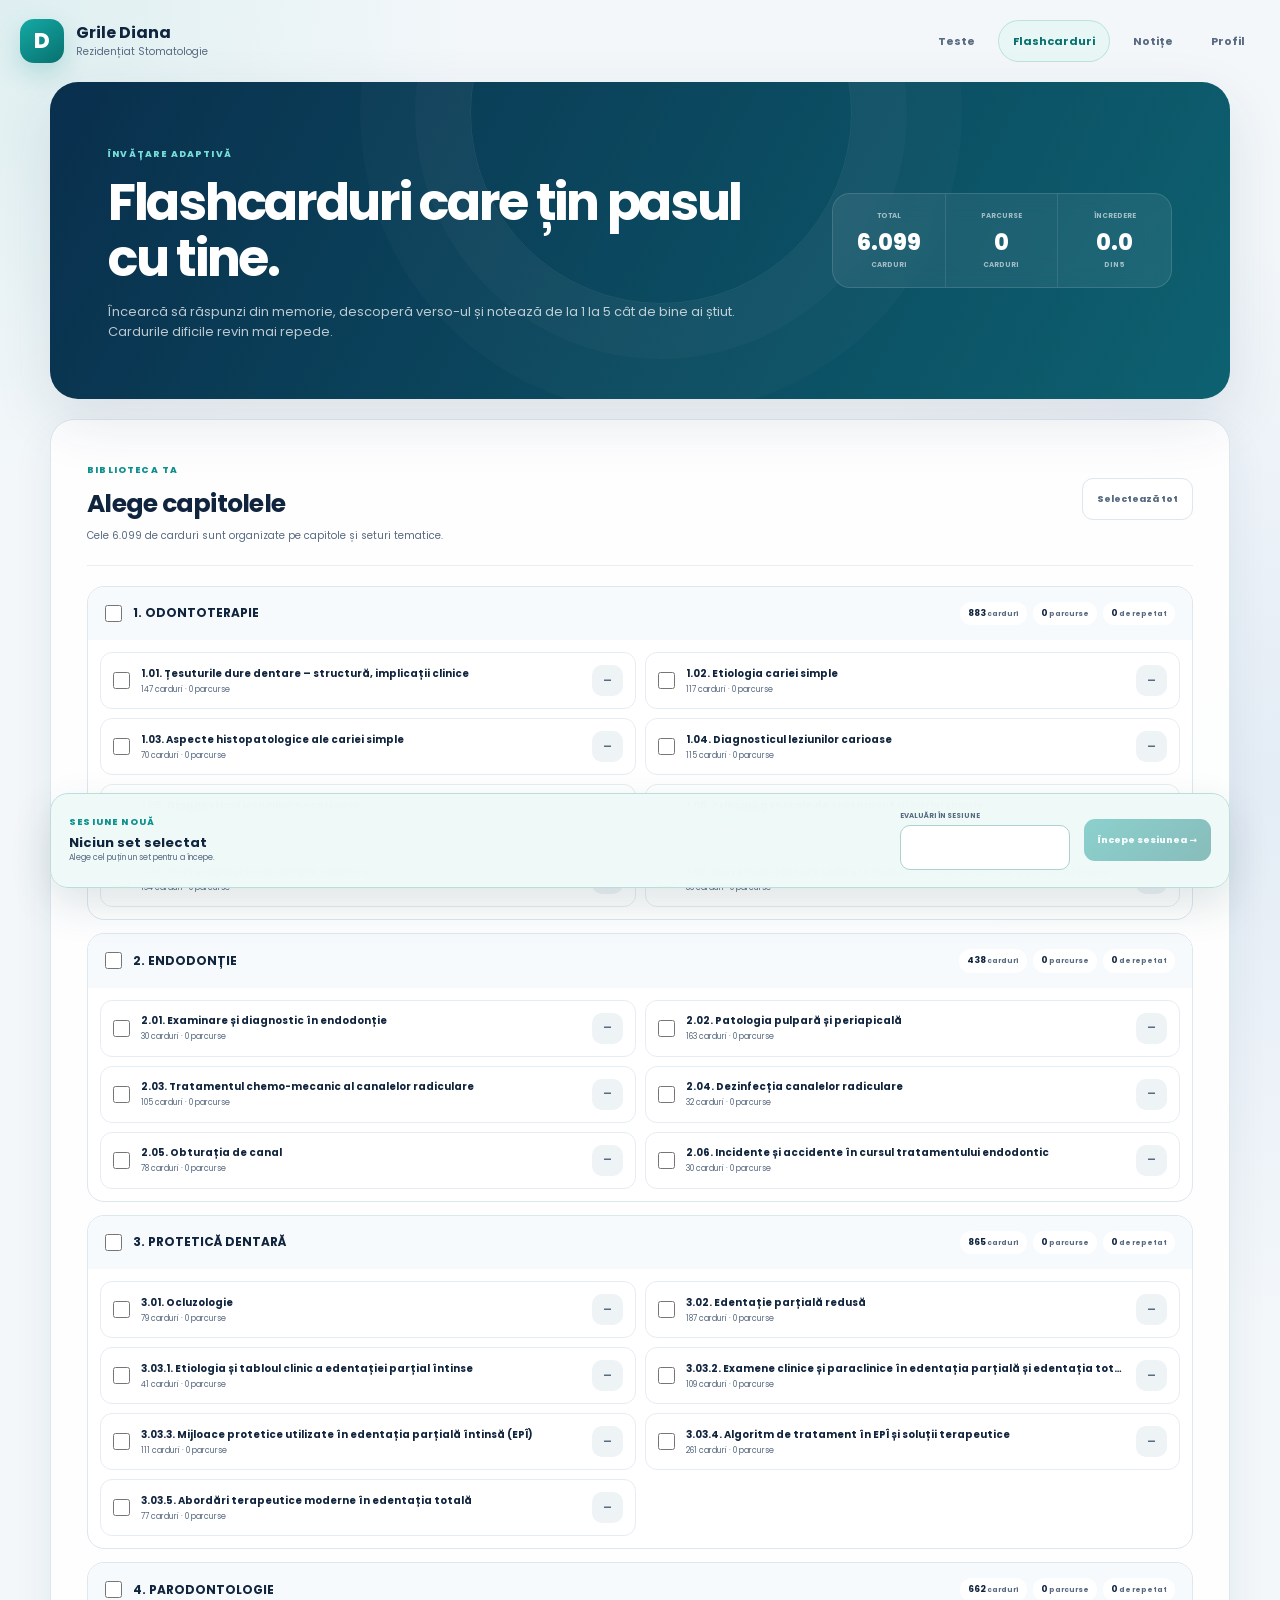
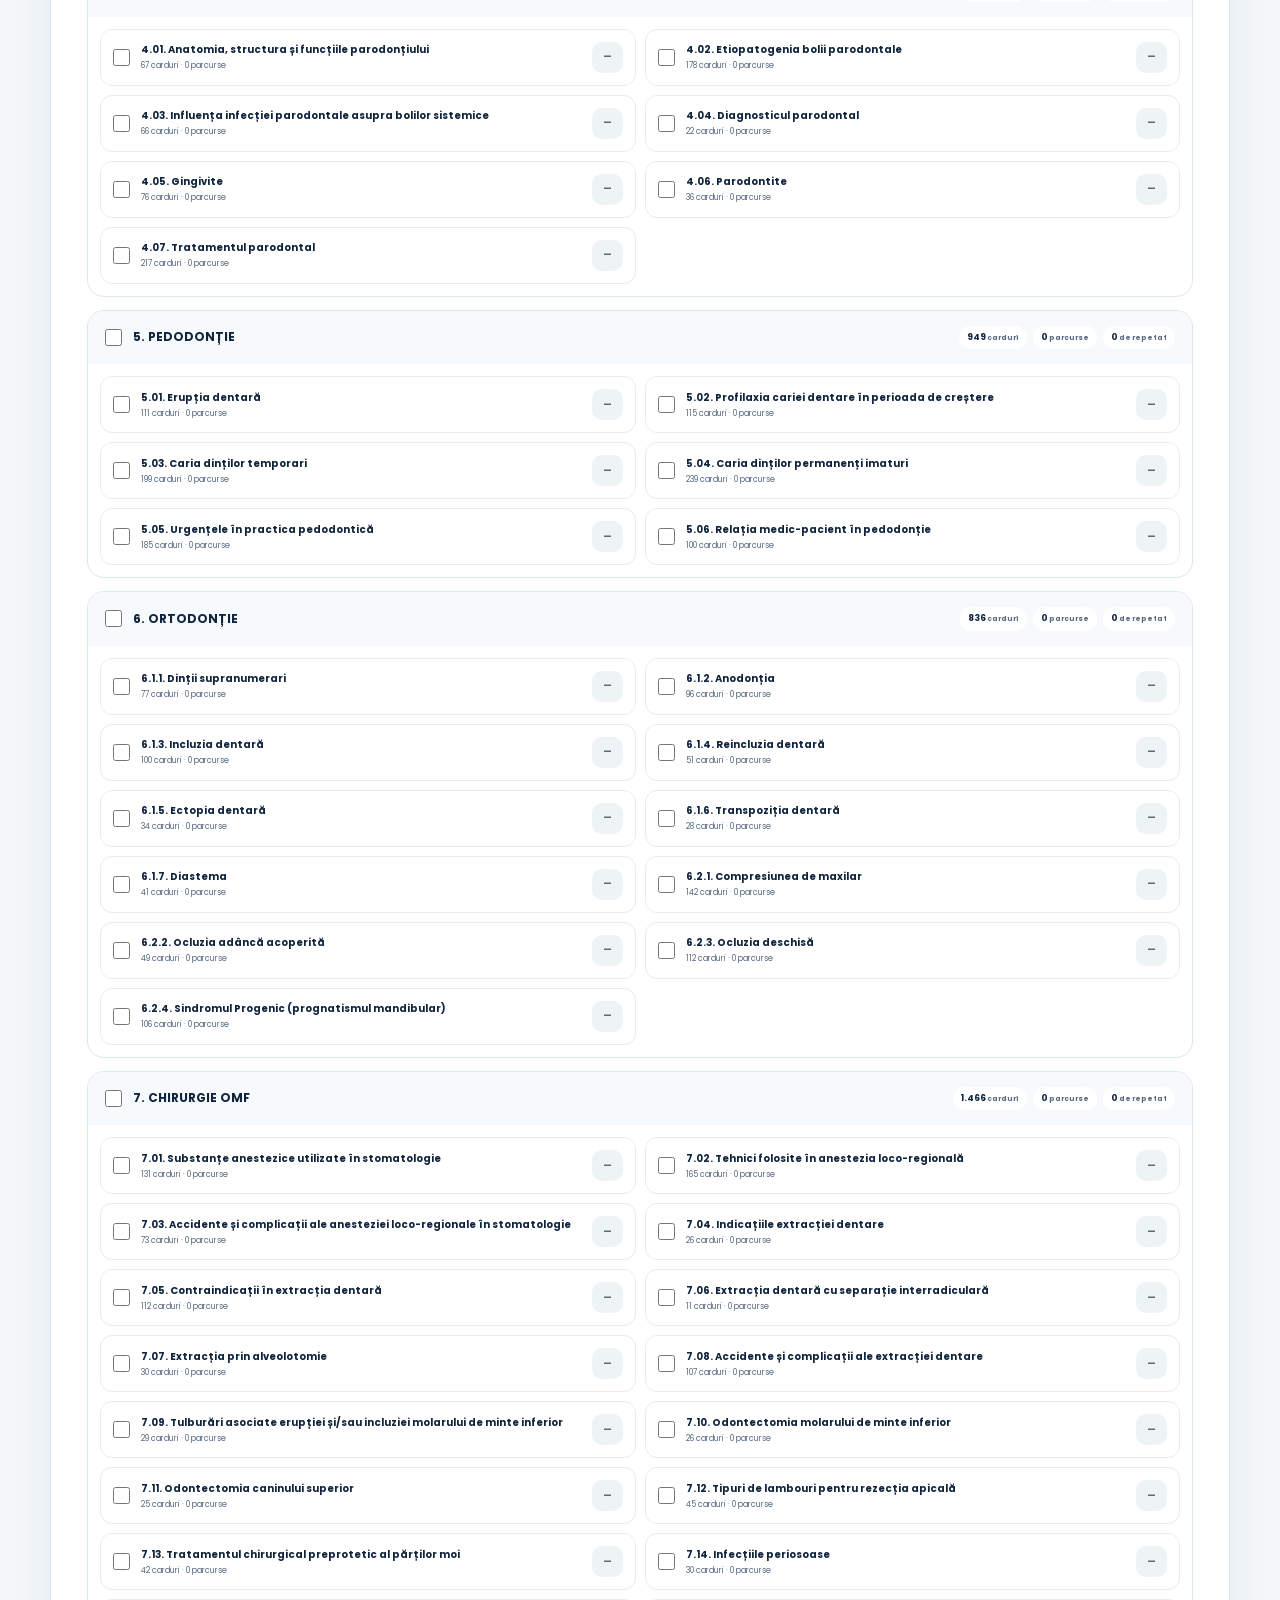
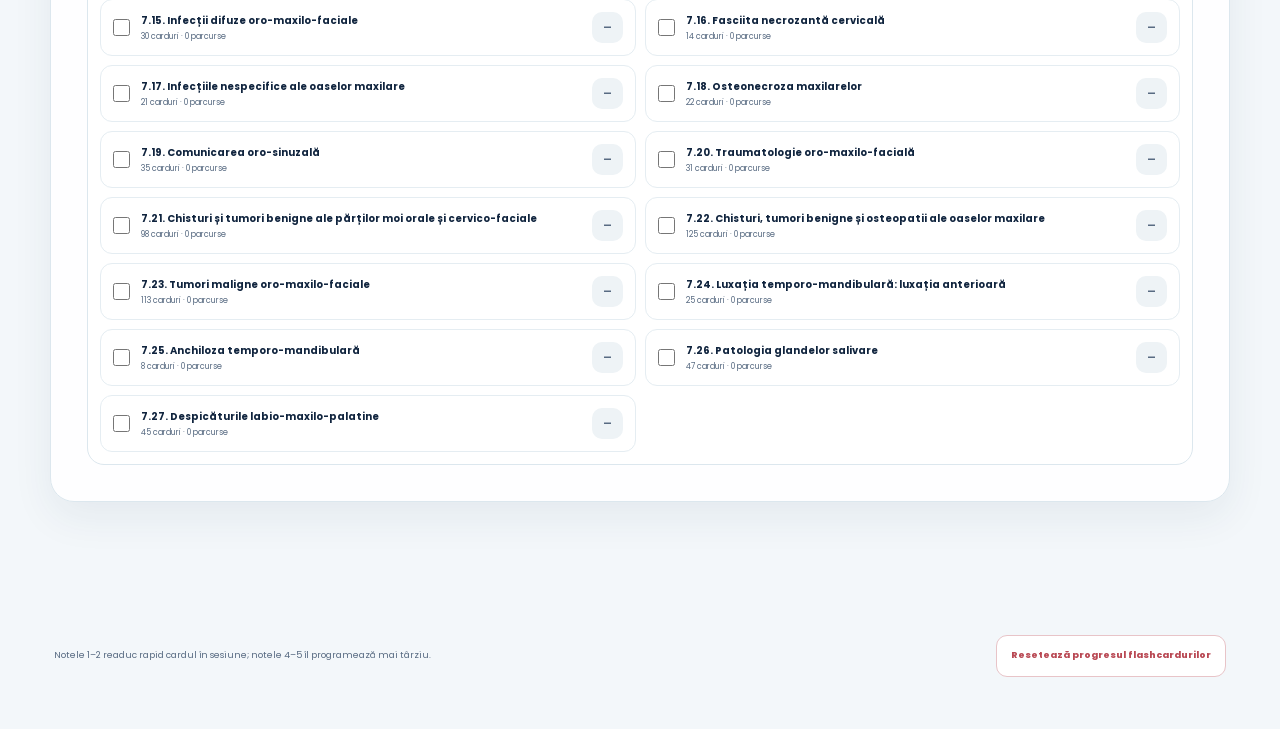
==== flashcards.html @ 3becae62 "Unify navigation across application pages Use one shared responsive header with links to tests, flas" ====
<!DOCTYPE html>
<html lang="ro">
<head>
  <meta charset="UTF-8" />
  <meta name="viewport" content="width=device-width, initial-scale=1" />
  <link rel="icon" type="image/png" href="assets/grile-diana-icon.png" />
  <meta name="theme-color" content="#f3f7fa" />
  <title>Flashcarduri — Grile Diana</title>
  <link rel="preconnect" href="https://fonts.googleapis.com" />
  <link rel="preconnect" href="https://fonts.gstatic.com" crossorigin />
  <link href="https://fonts.googleapis.com/css2?family=Poppins:wght@400;500;600;700;800&display=swap" rel="stylesheet" />
  <link rel="stylesheet" href="flashcards.css" />
  <link rel="stylesheet" href="site-header.css" />
  <link rel="stylesheet" href="mobile.css" />
</head>
<body>
  <header class="app-header">
    <a class="brand" href="selectare.html" aria-label="Grile Diana — pagina principală">
      <span class="brand-mark" aria-hidden="true">D</span>
      <span class="brand-copy">
        <strong>Grile Diana</strong>
        <small>Rezidențiat Stomatologie</small>
      </span>
    </a>
    <nav class="header-links" aria-label="Navigare principală">
      <a href="selectare.html">Teste</a>
      <a href="flashcards.html" aria-current="page">Flashcarduri</a>
      <a href="materiale.html">Notițe</a>
      <a href="profil.html">Profil</a>
    </nav>
  </header>

  <main class="flash-shell">
    <section id="libraryView">
      <div class="library-hero">
        <div>
          <span class="eyebrow">Învățare adaptivă</span>
          <h1>Flashcarduri care țin pasul cu tine.</h1>
          <p>Încearcă să răspunzi din memorie, descoperă verso-ul și notează de la 1 la 5 cât de bine ai știut. Cardurile dificile revin mai repede.</p>
        </div>
        <dl class="hero-metrics">
          <div><dt>Total</dt><dd id="totalCards">0</dd><small>carduri</small></div>
          <div><dt>Parcurse</dt><dd id="studiedCards">0</dd><small>carduri</small></div>
          <div><dt>Încredere</dt><dd id="averageConfidence">0</dd><small>din 5</small></div>
        </dl>
      </div>

      <div id="resumeFlashcards" class="resume-banner" hidden>
        <span class="resume-icon" aria-hidden="true">↻</span>
        <div>
          <strong>Ai o sesiune de flashcarduri în desfășurare</strong>
          <p id="resumeFlashcardText"></p>
        </div>
        <div class="resume-actions">
          <button id="discardFlashcardSession" type="button" class="text-button">Renunță</button>
          <button id="resumeFlashcardSession" type="button" class="compact-button">Continuă</button>
        </div>
      </div>

      <section class="deck-section" aria-labelledby="deckTitle">
        <div class="section-heading">
          <div>
            <span class="eyebrow">Biblioteca ta</span>
            <h2 id="deckTitle">Alege capitolele</h2>
            <p>Cele <span id="libraryCardCount">0</span> de carduri sunt organizate pe capitole și seturi tematice.</p>
          </div>
          <button id="selectAllDecks" type="button" class="outline-button">Selectează tot</button>
        </div>
        <div id="chapterList" class="chapter-list"></div>
      </section>

      <form id="studySetup" class="study-setup" novalidate>
        <div class="setup-copy">
          <span class="eyebrow">Sesiune nouă</span>
          <strong id="selectedDeckSummary">Niciun set selectat</strong>
          <small id="selectedCardSummary">Alege cel puțin un set pentru a începe.</small>
        </div>
        <label class="count-field">
          <span>Evaluări în sesiune</span>
          <input id="studyCount" type="number" min="1" max="1" placeholder=" " inputmode="numeric" required />
        </label>
        <button id="startStudy" type="submit" class="primary-button" disabled>
          Începe sesiunea <span aria-hidden="true">→</span>
        </button>
        <p id="setupMessage" class="form-message" role="alert" hidden></p>
      </form>

      <div class="library-footer-actions">
        <p>Notele 1–2 readuc rapid cardul în sesiune; notele 4–5 îl programează mai târziu.</p>
        <button id="resetFlashcardProgress" type="button" class="danger-button">Resetează progresul flashcardurilor</button>
      </div>
    </section>

    <section id="studyView" hidden>
      <div class="study-overview">
        <div>
          <span class="eyebrow">Sesiune adaptivă</span>
          <strong id="studyProgressLabel">0 din 0 evaluări</strong>
        </div>
        <button id="exitStudy" type="button" class="outline-button">Salvează și ieși</button>
      </div>
      <div class="progress-track" aria-hidden="true"><span id="studyProgressBar"></span></div>

      <div class="study-layout">
        <article id="flashcard" class="flashcard" aria-labelledby="cardFrontLabel">
          <div class="card-meta">
            <span id="cardChapter">Capitol</span>
            <span aria-hidden="true">/</span>
            <strong id="cardDeck">Set</strong>
            <span id="cardPages" class="page-pill"></span>
          </div>

          <div class="card-side front-side">
            <span id="cardFrontLabel" class="side-label">Față · răspunde din memorie</span>
            <div id="cardFront" class="card-content"></div>
          </div>

          <button id="revealAnswer" type="button" class="reveal-button">
            Arată răspunsul <span aria-hidden="true">↓</span>
          </button>

          <div id="cardBackPanel" class="card-side back-side" hidden>
            <span class="side-label">Verso · răspuns</span>
            <div id="cardBack" class="card-content"></div>
          </div>

          <div id="confidencePanel" class="confidence-panel" hidden>
            <div class="confidence-heading">
              <strong>Cât de bine ai știut?</strong>
              <span>Alege o notă pentru a continua</span>
            </div>
            <div class="confidence-buttons" role="group" aria-label="Evaluează încrederea de la 1 la 5">
              <button type="button" data-confidence="1"><strong>1</strong><span>Deloc</span></button>
              <button type="button" data-confidence="2"><strong>2</strong><span>Puțin</span></button>
              <button type="button" data-confidence="3"><strong>3</strong><span>Aproape</span></button>
              <button type="button" data-confidence="4"><strong>4</strong><span>Bine</span></button>
              <button type="button" data-confidence="5"><strong>5</strong><span>Perfect</span></button>
            </div>
            <p class="keyboard-hint">Poți folosi și tastele 1–5.</p>
          </div>
        </article>

        <aside class="study-stats" aria-label="Progresul sesiunii">
          <div class="focus-orb"><strong id="sessionAverage">0</strong><span>încredere medie</span></div>
          <dl>
            <div><dt>Evaluate</dt><dd id="sessionReviewed">0</dd></div>
            <div><dt>Carduri unice</dt><dd id="sessionUnique">0</dd></div>
            <div><dt>Încredere câștigată</dt><dd id="sessionGain">+0</dd></div>
          </dl>
          <div class="rating-legend">
            <span><i class="rating-dot low"></i>1–2 · revine repede</span>
            <span><i class="rating-dot medium"></i>3 · în curs</span>
            <span><i class="rating-dot high"></i>4–5 · bine fixat</span>
          </div>
        </aside>
      </div>
    </section>

    <section id="resultView" class="result-view" hidden>
      <span class="result-icon" aria-hidden="true">✓</span>
      <span class="eyebrow">Rundă finalizată</span>
      <h1>Foarte bine. Memoria se construiește repetând.</h1>
      <p id="resultSummary"></p>
      <div class="result-metrics">
        <div><span>Evaluări</span><strong id="resultReviewed">0</strong></div>
        <div><span>Carduri unice</span><strong id="resultUnique">0</strong></div>
        <div><span>Încredere medie</span><strong id="resultAverage">0 / 5</strong></div>
        <div><span>Progres câștigat</span><strong id="resultGain">+0</strong></div>
      </div>
      <div class="result-actions">
        <button id="repeatRound" type="button" class="primary-button">Mai fac o rundă</button>
        <button id="backToLibrary" type="button" class="outline-button">Înapoi la capitole</button>
      </div>
    </section>

    <section id="errorView" class="error-view" hidden>
      <span aria-hidden="true">!</span>
      <h1>Flashcardurile nu au putut fi încărcate</h1>
      <p id="errorMessage"></p>
      <a href="selectare.html">Înapoi la teste</a>
    </section>
  </main>

  <div id="toast" class="toast" role="status" aria-live="polite" hidden></div>

  <script src="data/question-bank.js"></script>
  <script src="data/flashcard-bank.js"></script>
  <script src="file-store.js"></script>
  <script src="app-core.js"></script>
  <script src="flashcards.js"></script>
</body>
</html>
---- flashcards.css ----
:root {
  --ink: #10243e;
  --ink-soft: #586b82;
  --navy: #0a3655;
  --teal: #0f918e;
  --teal-dark: #08716f;
  --teal-pale: #e8f7f5;
  --surface: #fff;
  --surface-soft: #f7fafc;
  --line: #dce7ee;
  --page: #f3f7fa;
  --danger: #b94954;
  --shadow: 0 22px 60px rgba(28, 53, 80, 0.11);
}

* {
  box-sizing: border-box;
  margin: 0;
  padding: 0;
}

html {
  scroll-behavior: smooth;
}

body {
  min-height: 100vh;
  overflow-x: hidden;
  background:
    radial-gradient(circle at 0 0, rgba(70, 180, 170, 0.12), transparent 30rem),
    radial-gradient(circle at 100% 20%, rgba(89, 137, 201, 0.1), transparent 34rem),
    var(--page);
  color: var(--ink);
  font-family: "Poppins", system-ui, -apple-system, BlinkMacSystemFont, "Segoe UI", sans-serif;
  line-height: 1.5;
}

button,
input {
  font: inherit;
}

button,
a,
label {
  -webkit-tap-highlight-color: transparent;
}

button {
  cursor: pointer;
}

[hidden] {
  display: none !important;
}

.app-header,
.flash-shell {
  width: min(1180px, calc(100% - 32px));
  margin-inline: auto;
}

.app-header {
  display: flex;
  min-height: 88px;
  align-items: center;
  justify-content: space-between;
  gap: 20px;
}

.brand {
  display: inline-flex;
  align-items: center;
  gap: 12px;
  color: var(--ink);
  text-decoration: none;
}

.brand-mark {
  display: grid;
  width: 44px;
  height: 44px;
  place-items: center;
  border-radius: 14px;
  background: linear-gradient(145deg, #14aaa5, #08706f);
  box-shadow: 0 10px 24px rgba(15, 143, 141, 0.22);
  color: #fff;
  font-size: 21px;
  font-weight: 800;
}

.brand-copy {
  display: flex;
  flex-direction: column;
  line-height: 1.25;
}

.brand-copy strong {
  font-size: 16px;
}

.brand-copy small {
  margin-top: 3px;
  color: var(--ink-soft);
  font-size: 10px;
}

.header-actions {
  display: flex;
  align-items: center;
  gap: 8px;
}

.header-actions a {
  padding: 9px 13px;
  border-radius: 999px;
  color: var(--ink-soft);
  font-size: 10px;
  font-weight: 700;
  text-decoration: none;
}

.header-actions a:last-child {
  border: 1px solid var(--line);
  background: rgba(255, 255, 255, 0.75);
}

.header-actions a:hover,
.header-actions a:focus-visible {
  color: var(--teal-dark);
  text-decoration: underline;
  text-underline-offset: 3px;
}

.flash-shell {
  padding-bottom: 52px;
}

.eyebrow {
  color: var(--teal);
  font-size: 9px;
  font-weight: 800;
  letter-spacing: 0.13em;
  text-transform: uppercase;
}

.library-hero {
  position: relative;
  display: grid;
  grid-template-columns: minmax(0, 1.35fr) minmax(340px, 0.65fr);
  align-items: center;
  gap: 42px;
  overflow: hidden;
  padding: clamp(30px, 5vw, 58px);
  border-radius: 28px;
  background: linear-gradient(118deg, #092f4d, #0d6170);
  box-shadow: var(--shadow);
  color: #fff;
}

.library-hero::after {
  content: "";
  position: absolute;
  top: -160px;
  right: 32%;
  width: 380px;
  height: 380px;
  border: 1px solid rgba(255, 255, 255, 0.08);
  border-radius: 50%;
  box-shadow: 0 0 0 55px rgba(255, 255, 255, 0.025), 0 0 0 110px rgba(255, 255, 255, 0.018);
  pointer-events: none;
}

.library-hero > * {
  position: relative;
  z-index: 1;
}

.library-hero .eyebrow {
  color: #75ddd5;
}

.library-hero h1 {
  max-width: 670px;
  margin-top: 10px;
  font-size: clamp(30px, 5vw, 51px);
  line-height: 1.1;
  letter-spacing: -0.045em;
}

.library-hero p {
  max-width: 700px;
  margin-top: 16px;
  color: rgba(255, 255, 255, 0.72);
  font-size: 13px;
}

.hero-metrics {
  display: grid;
  grid-template-columns: repeat(3, 1fr);
  overflow: hidden;
  border: 1px solid rgba(255, 255, 255, 0.13);
  border-radius: 18px;
  background: rgba(255, 255, 255, 0.07);
  backdrop-filter: blur(12px);
}

.hero-metrics div {
  padding: 17px 10px;
  border-right: 1px solid rgba(255, 255, 255, 0.1);
  text-align: center;
}

.hero-metrics div:last-child {
  border-right: 0;
}

.hero-metrics dt,
.hero-metrics small {
  display: block;
  color: rgba(255, 255, 255, 0.58);
  font-size: 7px;
  font-weight: 700;
  text-transform: uppercase;
}

.hero-metrics dd {
  margin: 4px 0 1px;
  font-size: 22px;
  font-weight: 800;
}

.resume-banner {
  display: grid;
  grid-template-columns: auto minmax(0, 1fr) auto;
  align-items: center;
  gap: 14px;
  margin-top: 18px;
  padding: 15px 17px;
  border: 1px solid #bcdedb;
  border-radius: 16px;
  background: #effaf8;
}

.resume-icon {
  display: grid;
  width: 38px;
  height: 38px;
  place-items: center;
  border-radius: 12px;
  background: var(--teal);
  color: #fff;
  font-size: 18px;
}

.resume-banner strong {
  font-size: 12px;
}

.resume-banner p {
  margin-top: 2px;
  color: var(--ink-soft);
  font-size: 9px;
}

.resume-actions {
  display: flex;
  gap: 8px;
}

.text-button,
.compact-button,
.outline-button,
.primary-button,
.danger-button {
  min-height: 42px;
  padding: 9px 14px;
  border-radius: 11px;
  font-size: 9px;
  font-weight: 800;
}

.text-button {
  border: 0;
  background: transparent;
  color: var(--ink-soft);
}

.compact-button,
.primary-button {
  border: 0;
  background: linear-gradient(135deg, #129c98, #08716f);
  box-shadow: 0 10px 22px rgba(15, 143, 141, 0.2);
  color: #fff;
}

.outline-button {
  border: 1px solid var(--line);
  background: #fff;
  color: var(--ink-soft);
}

.deck-section {
  margin-top: 20px;
  padding: clamp(22px, 4vw, 36px);
  border: 1px solid var(--line);
  border-radius: 24px;
  background: rgba(255, 255, 255, 0.94);
  box-shadow: 0 15px 42px rgba(28, 53, 80, 0.07);
}

.section-heading {
  display: flex;
  align-items: center;
  justify-content: space-between;
  gap: 20px;
  padding-bottom: 22px;
  border-bottom: 1px solid #e8eef2;
}

.section-heading h2 {
  margin-top: 5px;
  font-size: 25px;
  letter-spacing: -0.03em;
}

.section-heading p {
  margin-top: 5px;
  color: var(--ink-soft);
  font-size: 10px;
}

.chapter-list {
  display: grid;
  gap: 13px;
  margin-top: 20px;
}

.chapter-group {
  overflow: hidden;
  border: 1px solid var(--line);
  border-radius: 17px;
  background: #fff;
}

.chapter-header {
  display: grid;
  grid-template-columns: minmax(0, 1fr) auto;
  align-items: center;
  gap: 16px;
  padding: 15px 17px;
  background: var(--surface-soft);
}

.chapter-selector,
.deck-option {
  display: flex;
  align-items: center;
  gap: 11px;
  cursor: pointer;
}

.chapter-selector input,
.deck-option input {
  width: 17px;
  height: 17px;
  flex: 0 0 auto;
  accent-color: var(--teal);
}

.chapter-selector strong {
  font-size: 12px;
}

.chapter-metrics {
  display: flex;
  gap: 6px;
}

.metric-pill {
  padding: 5px 8px;
  border-radius: 999px;
  background: #fff;
  color: var(--ink-soft);
  font-size: 7px;
  font-weight: 700;
}

.metric-pill strong {
  color: var(--ink);
  font-size: 9px;
}

.deck-list {
  display: grid;
  grid-template-columns: repeat(2, minmax(0, 1fr));
  gap: 9px;
  padding: 12px;
}

.deck-option {
  min-width: 0;
  padding: 12px;
  border: 1px solid #e5edf2;
  border-radius: 12px;
  transition: border-color 0.16s ease, background 0.16s ease;
}

.deck-option:has(input:checked) {
  border-color: #8dcfc9;
  background: var(--teal-pale);
}

.deck-copy {
  display: flex;
  min-width: 0;
  flex: 1;
  flex-direction: column;
}

.deck-copy strong {
  overflow: hidden;
  font-size: 10px;
  text-overflow: ellipsis;
  white-space: nowrap;
}

.deck-copy small {
  margin-top: 3px;
  color: var(--ink-soft);
  font-size: 8px;
}

.confidence-mini {
  display: grid;
  width: 31px;
  height: 31px;
  flex: 0 0 auto;
  place-items: center;
  border-radius: 10px;
  background: #eef3f6;
  color: var(--ink-soft);
  font-size: 9px;
  font-weight: 800;
}

.study-setup {
  position: sticky;
  z-index: 4;
  bottom: 12px;
  display: grid;
  grid-template-columns: minmax(250px, 1fr) 170px auto;
  align-items: center;
  gap: 14px;
  margin-top: 16px;
  padding: 17px 18px;
  border: 1px solid #bcdedb;
  border-radius: 18px;
  background: rgba(239, 250, 248, 0.96);
  box-shadow: 0 17px 42px rgba(30, 73, 79, 0.14);
  backdrop-filter: blur(14px);
}

.setup-copy {
  display: flex;
  flex-direction: column;
}

.setup-copy strong {
  margin-top: 3px;
  font-size: 13px;
}

.setup-copy small {
  color: var(--ink-soft);
  font-size: 8px;
}

.count-field {
  display: flex;
  flex-direction: column;
  gap: 3px;
  color: var(--ink-soft);
  font-size: 7px;
  font-weight: 700;
  text-transform: uppercase;
}

.count-field input {
  width: 100%;
  height: 45px;
  padding: 8px 12px;
  border: 1px solid #acd1ce;
  border-radius: 10px;
  outline: 0;
  background: #fff;
  color: var(--ink);
  font-size: 14px;
  font-weight: 800;
}

.primary-button:disabled {
  cursor: not-allowed;
  opacity: 0.45;
  box-shadow: none;
}

.form-message {
  grid-column: 1 / -1;
  padding: 9px 11px;
  border: 1px solid #ecc2c6;
  border-radius: 9px;
  background: #fff3f4;
  color: #963d47;
  font-size: 9px;
  font-weight: 700;
}

.library-footer-actions {
  display: flex;
  align-items: center;
  justify-content: space-between;
  gap: 20px;
  padding: 22px 4px 0;
  color: var(--ink-soft);
  font-size: 9px;
}

.danger-button {
  border: 1px solid #e8c4c8;
  background: #fff;
  color: var(--danger);
}

.study-overview {
  display: flex;
  align-items: center;
  justify-content: space-between;
  gap: 20px;
  padding: 17px 21px;
  border: 1px solid var(--line);
  border-radius: 18px 18px 0 0;
  background: rgba(255, 255, 255, 0.93);
}

.study-overview > div {
  display: flex;
  flex-direction: column;
}

.study-overview strong {
  margin-top: 3px;
  font-size: 13px;
}

.progress-track {
  height: 5px;
  overflow: hidden;
  background: #dce8ed;
}

.progress-track span {
  display: block;
  width: 0;
  height: 100%;
  border-radius: inherit;
  background: linear-gradient(90deg, #18aaa5, #5fd0a2);
  transition: width 0.3s ease;
}

.study-layout {
  display: grid;
  grid-template-columns: minmax(0, 1fr) 260px;
  align-items: start;
  gap: 18px;
  margin-top: 18px;
}

.flashcard,
.study-stats,
.result-view,
.error-view {
  border: 1px solid var(--line);
  background: rgba(255, 255, 255, 0.96);
  box-shadow: var(--shadow);
}

.flashcard {
  min-height: 600px;
  padding: clamp(22px, 4vw, 40px);
  border-radius: 23px;
}

.flashcard.answer-revealed {
  border-color: #b6ded9;
}

.card-meta {
  display: flex;
  align-items: center;
  gap: 7px;
  color: var(--ink-soft);
  font-size: 8px;
}

.card-meta strong {
  overflow: hidden;
  color: var(--ink);
  text-overflow: ellipsis;
  white-space: nowrap;
}

.page-pill {
  margin-left: auto;
  padding: 4px 7px;
  border-radius: 999px;
  background: var(--surface-soft);
}

.card-side {
  padding: 28px;
  border-radius: 17px;
}

.front-side {
  min-height: 210px;
  margin-top: 18px;
  background: linear-gradient(145deg, #f7fafc, #eff6f7);
}

.back-side {
  margin-top: 14px;
  border: 1px solid #bfe2de;
  background: #effaf8;
  animation: reveal 0.22s ease both;
}

.side-label {
  display: block;
  color: var(--teal-dark);
  font-size: 8px;
  font-weight: 800;
  letter-spacing: 0.11em;
  text-transform: uppercase;
}

.card-content {
  margin-top: 19px;
  color: #243d55;
  font-size: clamp(14px, 2vw, 18px);
  line-height: 1.75;
}

.front-side .card-content {
  display: grid;
  min-height: 120px;
  place-items: center;
  color: var(--ink);
  font-size: clamp(18px, 3vw, 25px);
  font-weight: 650;
  text-align: center;
}

.card-content p + p,
.card-content ul + p,
.card-content ol + p {
  margin-top: 12px;
}

.card-content ul,
.card-content ol {
  margin: 10px 0 0 22px;
}

.card-content li + li {
  margin-top: 6px;
}

.card-content .highlight-yellow,
.card-content .highlight-green,
.card-content .highlight-blue,
.card-content .highlight-red {
  padding: 1px 3px;
  border-radius: 4px;
  color: inherit;
}

.card-content .highlight-yellow { background: #fff1a8; }
.card-content .highlight-green { background: #ccefd9; }
.card-content .highlight-blue { background: #d8e9ff; }
.card-content .highlight-red { background: #ffd9dc; }

.reveal-button {
  display: flex;
  width: min(100%, 330px);
  min-height: 50px;
  align-items: center;
  justify-content: center;
  gap: 10px;
  margin: 22px auto 0;
  border: 0;
  border-radius: 13px;
  background: var(--navy);
  box-shadow: 0 12px 26px rgba(10, 54, 85, 0.2);
  color: #fff;
  font-size: 10px;
  font-weight: 800;
}

.confidence-panel {
  margin-top: 21px;
  padding-top: 19px;
  border-top: 1px solid #e1eaef;
  animation: reveal 0.22s ease both;
}

.confidence-heading {
  display: flex;
  align-items: baseline;
  justify-content: space-between;
  gap: 12px;
}

.confidence-heading strong {
  font-size: 12px;
}

.confidence-heading span,
.keyboard-hint {
  color: var(--ink-soft);
  font-size: 8px;
}

.confidence-buttons {
  display: grid;
  grid-template-columns: repeat(5, 1fr);
  gap: 8px;
  margin-top: 12px;
}

.confidence-buttons button {
  display: flex;
  min-height: 60px;
  align-items: center;
  justify-content: center;
  flex-direction: column;
  border: 1px solid transparent;
  border-radius: 12px;
  color: #fff;
  transition: transform 0.15s ease, box-shadow 0.15s ease;
}

.confidence-buttons button:hover,
.confidence-buttons button:focus-visible {
  z-index: 1;
  box-shadow: 0 9px 20px rgba(25, 49, 72, 0.17);
  transform: translateY(-2px);
}

.confidence-buttons button:nth-child(1) { background: #c34c57; }
.confidence-buttons button:nth-child(2) { background: #d9794d; }
.confidence-buttons button:nth-child(3) { background: #c49a32; }
.confidence-buttons button:nth-child(4) { background: #4a9d78; }
.confidence-buttons button:nth-child(5) { background: #168b84; }

.confidence-buttons strong {
  font-size: 18px;
}

.confidence-buttons span {
  font-size: 7px;
  font-weight: 700;
}

.keyboard-hint {
  margin-top: 8px;
  text-align: center;
}

.study-stats {
  position: sticky;
  top: 14px;
  padding: 22px;
  border-radius: 20px;
}

.focus-orb {
  display: grid;
  min-height: 135px;
  place-items: center;
  align-content: center;
  border-radius: 18px;
  background: linear-gradient(145deg, #0c3c5a, #0f7779);
  color: #fff;
}

.focus-orb strong {
  font-size: 34px;
}

.focus-orb span {
  color: rgba(255, 255, 255, 0.7);
  font-size: 7px;
  font-weight: 700;
  text-transform: uppercase;
}

.study-stats dl {
  display: grid;
  gap: 8px;
  margin-top: 14px;
}

.study-stats dl div {
  display: flex;
  align-items: center;
  justify-content: space-between;
  padding: 10px 11px;
  border-radius: 10px;
  background: var(--surface-soft);
}

.study-stats dt {
  color: var(--ink-soft);
  font-size: 8px;
}

.study-stats dd {
  font-size: 12px;
  font-weight: 800;
}

.rating-legend {
  display: grid;
  gap: 7px;
  margin-top: 17px;
  padding-top: 15px;
  border-top: 1px solid var(--line);
}

.rating-legend span {
  display: flex;
  align-items: center;
  gap: 7px;
  color: var(--ink-soft);
  font-size: 7px;
}

.rating-dot {
  width: 7px;
  height: 7px;
  border-radius: 50%;
}

.rating-dot.low { background: #c65758; }
.rating-dot.medium { background: #c49a32; }
.rating-dot.high { background: #279578; }

.result-view,
.error-view {
  max-width: 850px;
  margin: 30px auto 0;
  padding: clamp(30px, 6vw, 58px);
  border-radius: 25px;
  text-align: center;
}

.result-icon,
.error-view > span {
  display: grid;
  width: 54px;
  height: 54px;
  margin: 0 auto 17px;
  place-items: center;
  border-radius: 18px;
  background: var(--teal-pale);
  color: var(--teal-dark);
  font-size: 23px;
  font-weight: 800;
}

.result-view h1,
.error-view h1 {
  max-width: 650px;
  margin: 7px auto 0;
  font-size: clamp(24px, 4vw, 37px);
  line-height: 1.2;
  letter-spacing: -0.035em;
}

.result-view > p,
.error-view p {
  margin-top: 12px;
  color: var(--ink-soft);
  font-size: 11px;
}

.result-metrics {
  display: grid;
  grid-template-columns: repeat(4, 1fr);
  gap: 10px;
  margin-top: 27px;
}

.result-metrics div {
  padding: 17px 10px;
  border: 1px solid var(--line);
  border-radius: 13px;
  background: var(--surface-soft);
}

.result-metrics span {
  display: block;
  color: var(--ink-soft);
  font-size: 7px;
  font-weight: 700;
  text-transform: uppercase;
}

.result-metrics strong {
  display: block;
  margin-top: 4px;
  font-size: 19px;
}

.result-actions {
  display: flex;
  justify-content: center;
  gap: 10px;
  margin-top: 25px;
}

.error-view a {
  display: inline-flex;
  margin-top: 20px;
  color: var(--teal-dark);
  font-size: 10px;
  font-weight: 800;
}

.toast {
  position: fixed;
  z-index: 20;
  right: 18px;
  bottom: 18px;
  max-width: min(380px, calc(100% - 36px));
  padding: 12px 15px;
  border-radius: 12px;
  background: #10243e;
  box-shadow: 0 15px 35px rgba(16, 36, 62, 0.24);
  color: #fff;
  font-size: 9px;
  font-weight: 700;
}

@keyframes reveal {
  from { opacity: 0; transform: translateY(7px); }
  to { opacity: 1; transform: translateY(0); }
}

@media (max-width: 900px) {
  .library-hero {
    grid-template-columns: 1fr;
  }

  .hero-metrics {
    max-width: 470px;
  }

  .study-setup {
    grid-template-columns: 1fr 150px;
  }

  .setup-copy {
    grid-column: 1 / -1;
  }

  .study-layout {
    grid-template-columns: 1fr;
  }

  .study-stats {
    position: static;
    display: grid;
    grid-template-columns: 160px 1fr;
    gap: 15px;
  }

  .rating-legend {
    grid-column: 1 / -1;
  }
}

@media (max-width: 650px) {
  .app-header,
  .flash-shell {
    width: calc(100% - 20px);
  }

  .app-header {
    min-height: 72px;
  }

  .brand-mark {
    width: 39px;
    height: 39px;
  }

  .brand-copy strong {
    font-size: 14px;
  }

  .brand-copy small,
  .header-actions a:first-child {
    display: none;
  }

  .header-actions a {
    padding: 8px 10px;
    font-size: 9px;
  }

  .library-hero {
    padding: 27px 20px;
    border-radius: 22px;
  }

  .library-hero p {
    font-size: 11px;
  }

  .hero-metrics dd {
    font-size: 18px;
  }

  .resume-banner {
    grid-template-columns: auto 1fr;
  }

  .resume-actions {
    grid-column: 1 / -1;
    justify-content: flex-end;
  }

  .deck-section {
    padding: 20px 14px;
    border-radius: 20px;
  }

  .section-heading {
    align-items: flex-start;
    flex-direction: column;
  }

  .chapter-header {
    grid-template-columns: 1fr;
  }

  .chapter-metrics {
    padding-left: 28px;
  }

  .deck-list {
    grid-template-columns: 1fr;
  }

  .study-setup {
    position: static;
    grid-template-columns: 1fr;
  }

  .setup-copy {
    grid-column: auto;
  }

  .study-setup .primary-button,
  .study-setup .count-field {
    width: 100%;
  }

  .library-footer-actions,
  .study-overview {
    align-items: stretch;
    flex-direction: column;
  }

  .flashcard {
    min-height: 0;
    padding: 17px;
  }

  .card-meta {
    flex-wrap: wrap;
  }

  .page-pill {
    margin-left: 0;
  }

  .card-side {
    padding: 20px 15px;
  }

  .confidence-heading {
    align-items: flex-start;
    flex-direction: column;
  }

  .confidence-buttons {
    gap: 5px;
  }

  .confidence-buttons button {
    min-height: 57px;
  }

  .confidence-buttons span {
    font-size: 6px;
  }

  .study-stats {
    grid-template-columns: 1fr;
  }

  .focus-orb {
    min-height: 105px;
  }

  .rating-legend {
    grid-column: auto;
  }

  .result-metrics {
    grid-template-columns: repeat(2, 1fr);
  }

  .result-actions {
    flex-direction: column;
  }
}

@media (prefers-reduced-motion: reduce) {
  html { scroll-behavior: auto; }
  *, *::before, *::after {
    animation-duration: 0.01ms !important;
    transition-duration: 0.01ms !important;
  }
}
---- site-header.css ----
.app-header {
  display: flex;
  width: min(1240px, calc(100% - 32px));
  min-height: 82px;
  align-items: center;
  justify-content: space-between;
  gap: 20px;
  margin-inline: auto;
}

.header-links {
  display: flex;
  min-width: 0;
  align-items: center;
  justify-content: flex-end;
  gap: 8px;
}

.header-links a {
  display: inline-flex;
  min-height: 42px;
  min-width: 0;
  align-items: center;
  justify-content: center;
  padding: 9px 14px;
  border: 1px solid transparent;
  border-radius: 999px;
  color: var(--ink-soft);
  font-size: 11px;
  font-weight: 700;
  line-height: 1.3;
  text-align: center;
  text-decoration: none;
  transition: border-color 0.18s ease, background-color 0.18s ease, color 0.18s ease;
}

.header-links a[aria-current="page"] {
  border-color: rgba(15, 145, 142, 0.2);
  background: var(--teal-pale);
  color: var(--teal-dark);
}

.header-links a:hover,
.header-links a:focus-visible {
  border-color: rgba(15, 145, 142, 0.32);
  background: var(--teal-pale);
  color: var(--teal-dark);
}

@media (max-width: 900px) {
  .app-header {
    flex-wrap: wrap;
    gap: 8px 14px;
    padding-block: 10px;
  }

  .header-links {
    width: 100%;
    justify-content: flex-start;
  }
}

@media (max-width: 680px) {
  .app-header {
    width: calc(100% - 20px);
    min-height: 0;
    gap: 9px;
    padding-block: 10px;
  }

  .header-links {
    display: grid;
    width: 100%;
    grid-template-columns: repeat(4, minmax(0, 1fr));
    gap: 5px;
  }

  .header-links a {
    min-height: 44px;
    padding: 7px 4px;
    font-size: clamp(10px, 2.8vw, 12px);
    overflow-wrap: anywhere;
  }
}

@media (prefers-reduced-motion: reduce) {
  .header-links a {
    transition-duration: 0.01ms;
  }
}
---- mobile.css ----
* {
  -webkit-tap-highlight-color: transparent;
}

html {
  -webkit-text-size-adjust: 100%;
  scroll-padding-top: 16px;
}

body {
  overflow-x: clip;
}

button,
a,
input,
select,
textarea {
  touch-action: manipulation;
}

@media (max-width: 680px) {
  body {
    padding-right: env(safe-area-inset-right);
    padding-left: env(safe-area-inset-left);
    padding-bottom: env(safe-area-inset-bottom);
  }

  .app-header,
  .quiz-header {
    min-height: 0;
    align-items: center;
    flex-wrap: wrap;
    gap: 8px 12px;
    padding-block: 10px;
  }

  .header-links,
  .header-actions,
  .quiz-header-actions {
    min-width: 0;
    flex-wrap: wrap;
    gap: 4px;
  }

  .header-status,
  .header-links a,
  .header-actions a,
  .header-link,
  .profile-header-link,
  .exit-link {
    min-height: 44px;
    align-items: center;
    justify-content: center;
    padding: 9px 10px;
    font-size: 11px;
    line-height: 1.3;
  }

  button,
  select {
    min-height: 44px;
  }

  input,
  select,
  textarea {
    min-height: 44px;
    font-size: 16px !important;
  }

  .brand {
    min-width: 0;
  }

  .brand-copy {
    min-width: 0;
  }

  .brand-copy strong,
  h1,
  h2,
  h3,
  p,
  label,
  button,
  a {
    overflow-wrap: anywhere;
  }

  .page-shell,
  .quiz-shell,
  .flash-shell {
    padding-bottom: max(28px, env(safe-area-inset-bottom));
  }

  .hero h1,
  .hero-panel h1,
  .library-hero h1,
  .question-card h1 {
    font-size: clamp(21px, 6vw, 31px);
    line-height: 1.2;
  }

  .question-card {
    padding: 22px 16px;
  }

  .question-card h1,
  .option-text {
    font-size: 16px;
  }

  .answer-option {
    min-height: 58px;
    padding: 12px;
  }

  .chapter-toggle,
  .section-toggle,
  .collection-toggle,
  .chapter-option,
  .subchapter-option {
    min-height: 44px;
  }

  .input-group input,
  .count-field input,
  .search-field input {
    min-height: 48px;
    font-size: 16px;
  }

  .primary-button,
  .secondary-button,
  .primary-link,
  .secondary-link,
  .download-button,
  .next-button,
  .verify-button,
  .btn {
    min-height: 48px;
    justify-content: center;
    padding: 12px 16px;
    font-size: 13px;
    line-height: 1.35;
    white-space: normal;
  }

  .chapter-summary,
  .metric-grid,
  .hero-stats,
  .result-metrics {
    min-width: 0;
  }

  .chapter-header,
  .catalog-collection-header,
  .note-section-header,
  .review-item-meta {
    min-width: 0;
    overflow-wrap: anywhere;
  }

  .table-hint {
    font-size: 12px;
  }

  .history-table-shell,
  .question-table-shell,
  .section-nav nav,
  .word-bank-panel {
    -webkit-overflow-scrolling: touch;
    overscroll-behavior-inline: contain;
  }

  .section-nav nav {
    scroll-snap-type: x proximity;
  }

  .section-nav button {
    min-height: 48px;
    scroll-snap-align: start;
    font-size: 12px;
  }

  .recall-content {
    font-size: 15px;
    line-height: 1.8;
  }

  .confidence-buttons button {
    min-width: 0;
    min-height: 60px;
  }

  .confidence-buttons span {
    font-size: 9px;
  }

  .toast {
    right: max(12px, env(safe-area-inset-right));
    bottom: max(12px, env(safe-area-inset-bottom));
    left: max(12px, env(safe-area-inset-left));
    max-width: none;
    font-size: 13px;
  }
}

@media (max-width: 400px) {
  .app-header,
  .quiz-header {
    column-gap: 8px;
  }

  .header-links,
  .header-actions,
  .quiz-header-actions {
    gap: 2px;
  }

  .header-status,
  .header-links a,
  .header-actions a,
  .header-link,
  .profile-header-link,
  .exit-link {
    padding-inline: 8px;
    font-size: 10px;
  }

  .result-action-buttons {
    grid-template-columns: 1fr;
  }

  .result-action-buttons .primary-link {
    grid-column: auto;
  }
}

@media (hover: none) and (pointer: coarse) {
  .btn:hover,
  .chapter-option:hover,
  .subchapter-card:hover,
  .header-status:hover {
    transform: none;
  }
}

@media (prefers-reduced-motion: reduce) {
  html {
    scroll-behavior: auto;
  }

  *,
  *::before,
  *::after {
    scroll-behavior: auto !important;
    animation-duration: 0.01ms !important;
    transition-duration: 0.01ms !important;
  }
}
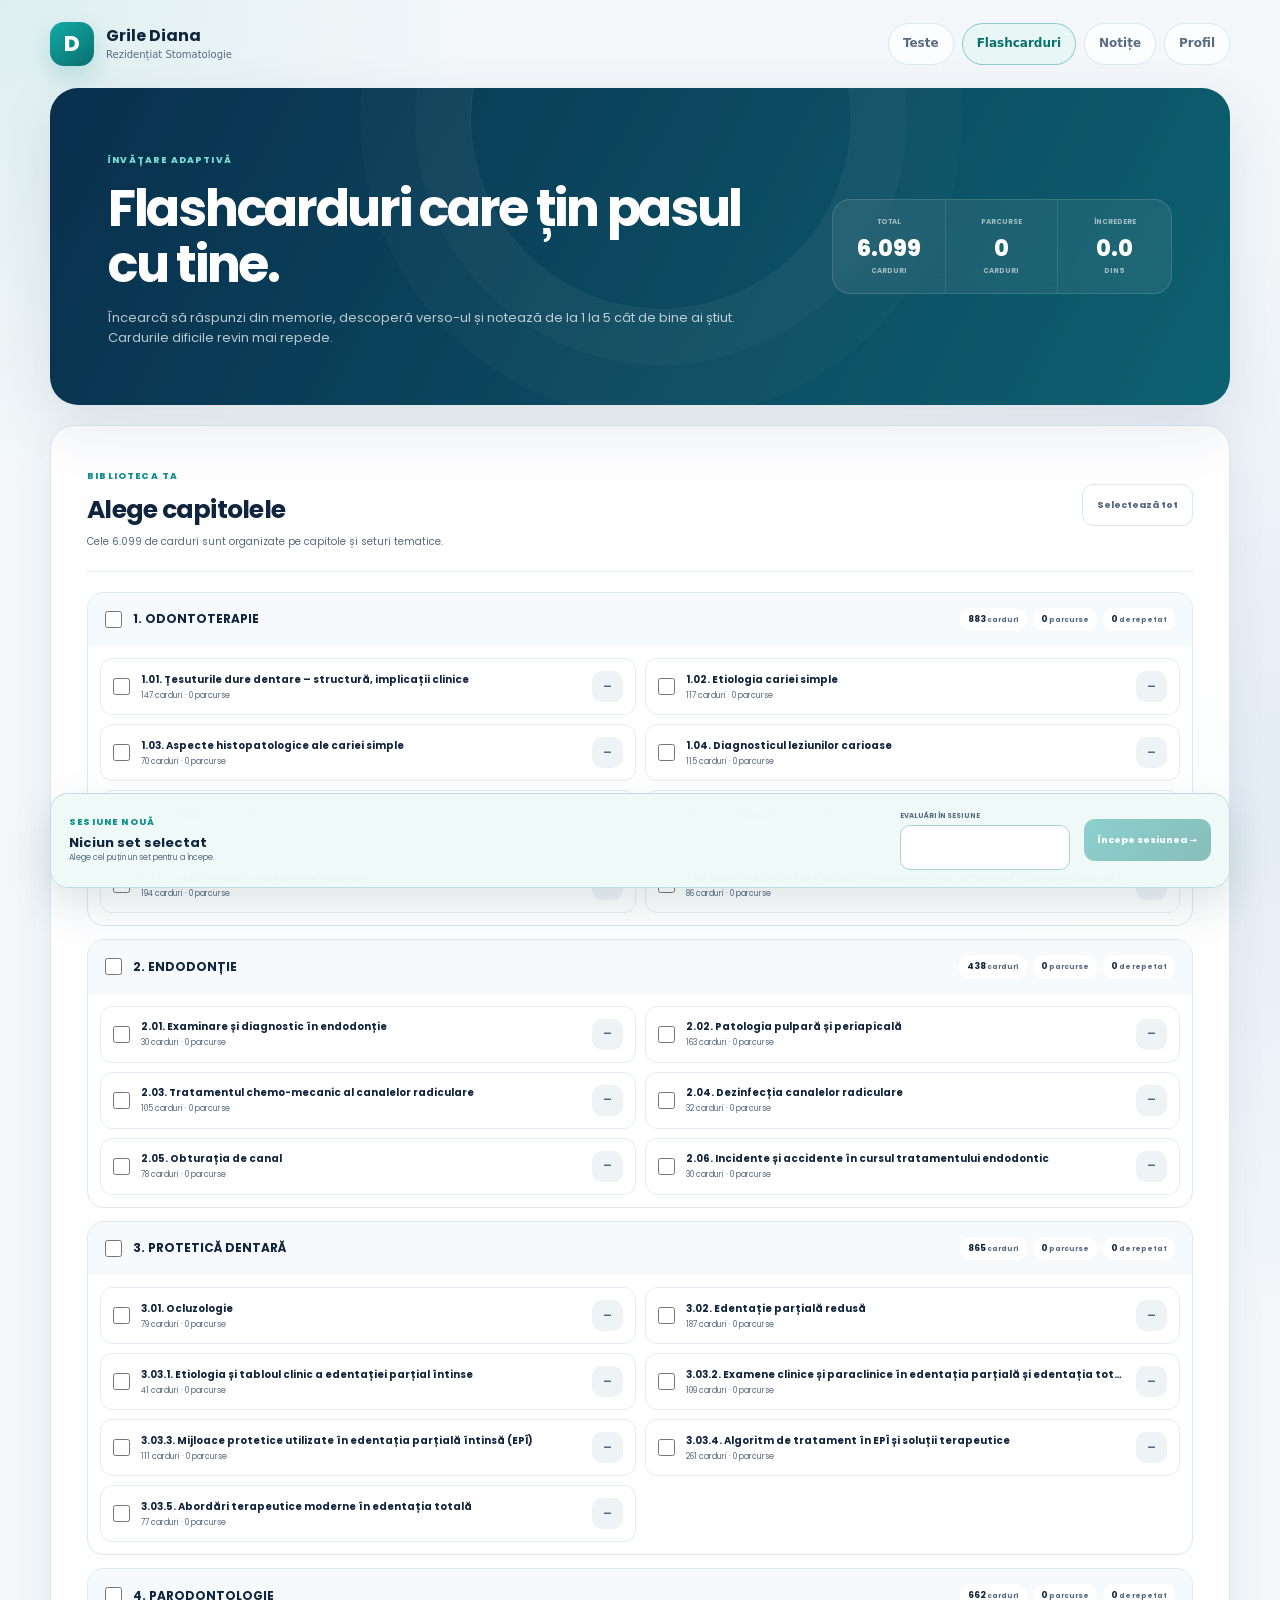
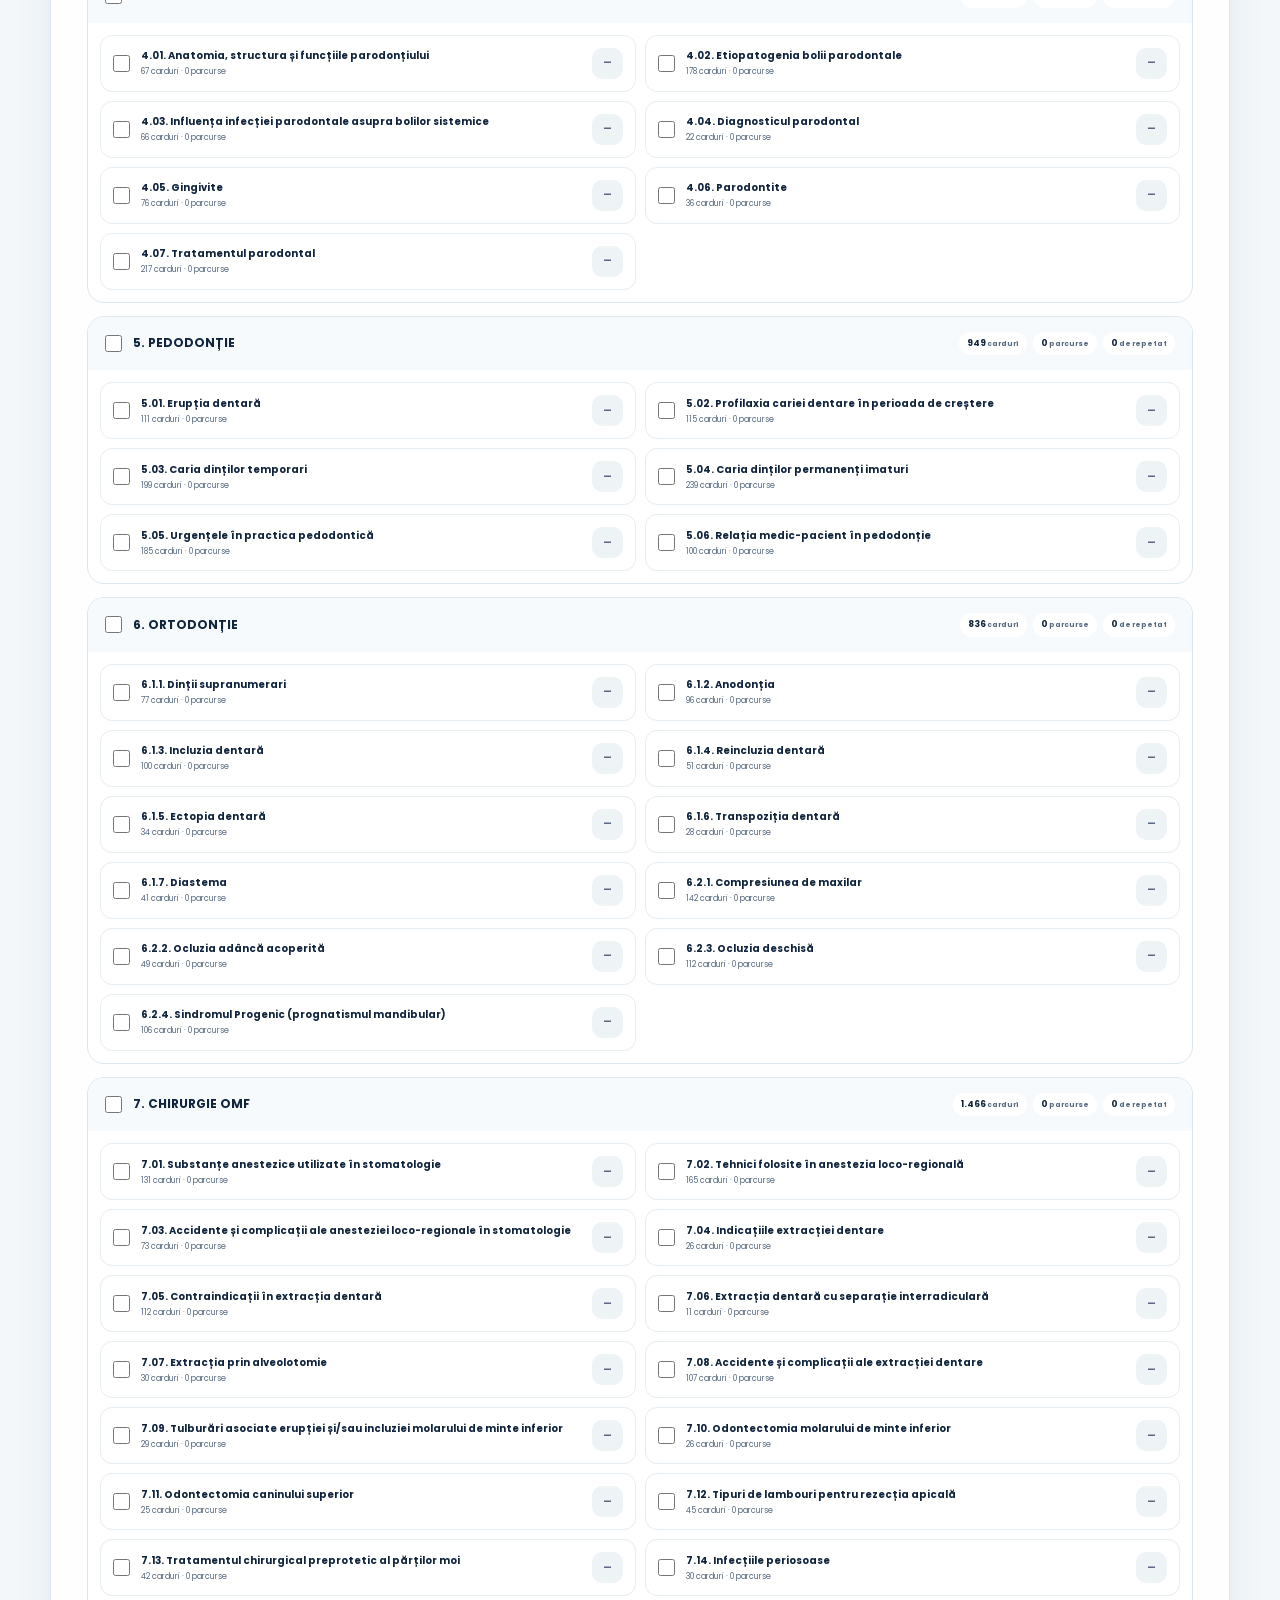
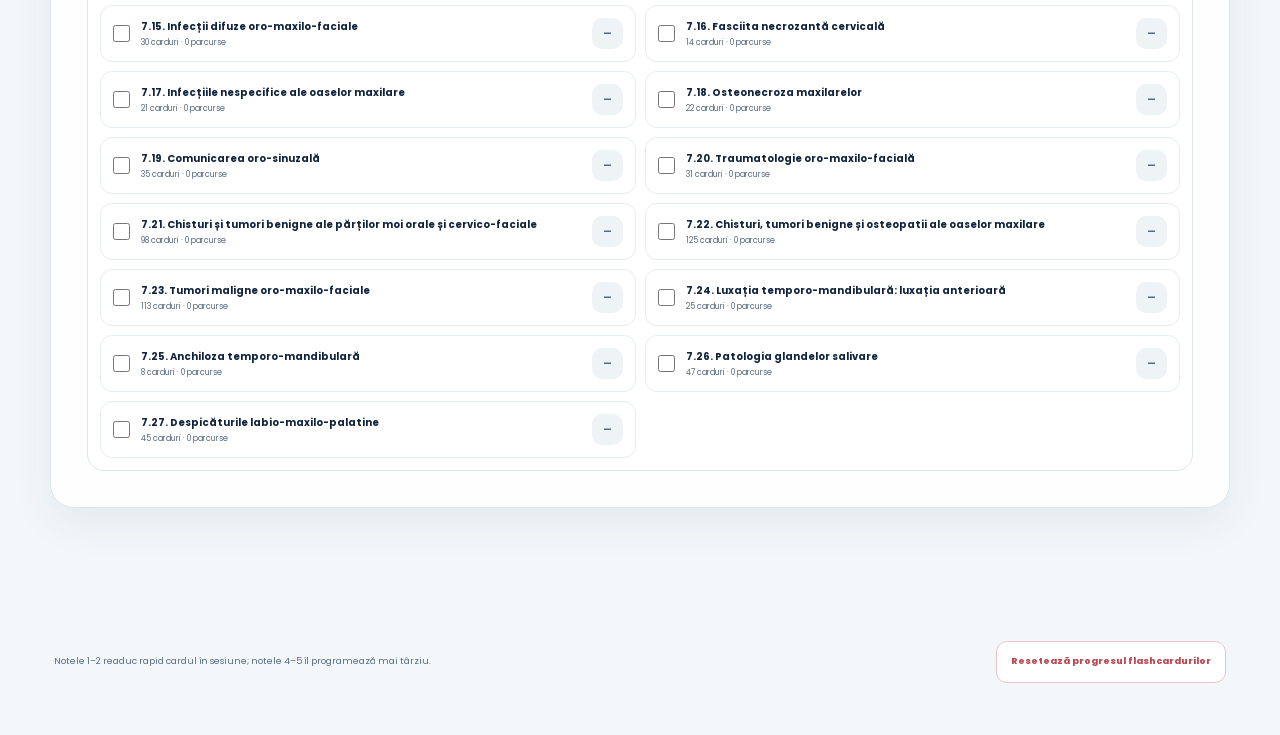
==== commit f5e8403c: "Apply identical shared branding and navigation everywhere Load canonical header styles after page st" ====
--- a/flashcards.html
+++ b/flashcards.html
@@ -2,7 +2,7 @@
 <html lang="ro">
 <head>
   <meta charset="UTF-8" />
-  <meta name="viewport" content="width=device-width, initial-scale=1" />
+  <meta name="viewport" content="width=device-width, initial-scale=1, viewport-fit=cover" />
   <link rel="icon" type="image/png" href="assets/grile-diana-icon.png" />
   <meta name="theme-color" content="#f3f7fa" />
   <title>Flashcarduri — Grile Diana</title>
@@ -10,8 +10,8 @@
   <link rel="preconnect" href="https://fonts.gstatic.com" crossorigin />
   <link href="https://fonts.googleapis.com/css2?family=Poppins:wght@400;500;600;700;800&display=swap" rel="stylesheet" />
   <link rel="stylesheet" href="flashcards.css" />
-  <link rel="stylesheet" href="site-header.css" />
   <link rel="stylesheet" href="mobile.css" />
+  <link rel="stylesheet" href="site-header.css?v=3" />
 </head>
 <body>
   <header class="app-header">
--- a/site-header.css
+++ b/site-header.css
@@ -1,14 +1,57 @@
-.app-header {
+header.app-header {
   display: flex;
-  width: min(1240px, calc(100% - 32px));
-  min-height: 82px;
+  width: min(1180px, calc(100% - 32px));
+  min-height: 88px;
   align-items: center;
   justify-content: space-between;
   gap: 20px;
   margin-inline: auto;
 }
 
-.header-links {
+header.app-header .brand {
+  display: inline-flex;
+  min-width: 0;
+  flex: 0 0 auto;
+  align-items: center;
+  gap: 12px;
+  color: var(--ink);
+  text-decoration: none;
+}
+
+header.app-header .brand-mark {
+  display: grid;
+  width: 44px;
+  height: 44px;
+  flex: 0 0 44px;
+  place-items: center;
+  border-radius: 14px;
+  background: linear-gradient(145deg, #14aaa5, #08706f);
+  box-shadow: 0 10px 24px rgba(15, 143, 141, 0.22);
+  color: #fff;
+  font-size: 21px;
+  font-weight: 800;
+}
+
+header.app-header .brand-copy {
+  display: flex;
+  min-width: 0;
+  flex-direction: column;
+  line-height: 1.25;
+}
+
+header.app-header .brand-copy strong {
+  font-size: 16px;
+}
+
+header.app-header .brand-copy small {
+  display: block;
+  margin-top: 3px;
+  color: var(--ink-soft);
+  font-size: 10px;
+  font-weight: 500;
+}
+
+header.app-header .header-links {
   display: flex;
   min-width: 0;
   align-items: center;
@@ -16,66 +59,73 @@
   gap: 8px;
 }
 
-.header-links a {
+header.app-header .header-links a {
   display: inline-flex;
   min-height: 42px;
   min-width: 0;
   align-items: center;
   justify-content: center;
+  gap: 8px;
   padding: 9px 14px;
-  border: 1px solid transparent;
+  border: 1px solid var(--line);
   border-radius: 999px;
+  background: rgba(255, 255, 255, 0.7);
   color: var(--ink-soft);
-  font-size: 11px;
-  font-weight: 700;
+  font-size: 12px;
+  font-weight: 600;
   line-height: 1.3;
   text-align: center;
   text-decoration: none;
+  backdrop-filter: blur(10px);
   transition: border-color 0.18s ease, background-color 0.18s ease, color 0.18s ease;
 }
 
-.header-links a[aria-current="page"] {
-  border-color: rgba(15, 145, 142, 0.2);
+header.app-header .header-links a[aria-current="page"] {
+  border-color: rgba(15, 143, 141, 0.42);
   background: var(--teal-pale);
   color: var(--teal-dark);
 }
 
-.header-links a:hover,
-.header-links a:focus-visible {
-  border-color: rgba(15, 145, 142, 0.32);
+header.app-header .header-links a:hover,
+header.app-header .header-links a:focus-visible {
+  border-color: rgba(15, 143, 141, 0.42);
   background: var(--teal-pale);
   color: var(--teal-dark);
 }
 
 @media (max-width: 900px) {
-  .app-header {
+  header.app-header {
     flex-wrap: wrap;
     gap: 8px 14px;
     padding-block: 10px;
   }
 
-  .header-links {
+  header.app-header .header-links {
     width: 100%;
     justify-content: flex-start;
   }
 }
 
 @media (max-width: 680px) {
-  .app-header {
+  header.app-header {
     width: calc(100% - 20px);
     min-height: 0;
     gap: 9px;
     padding-block: 10px;
   }
 
-  .header-links {
+  header.app-header .header-links {
     display: grid;
     width: 100%;
     grid-template-columns: repeat(4, minmax(0, 1fr));
     gap: 5px;
   }
 
-  .header-links a {
+  header.app-header .brand-copy small {
+    display: block;
+  }
+
+  header.app-header .header-links a {
     min-height: 44px;
     padding: 7px 4px;
     font-size: clamp(10px, 2.8vw, 12px);
@@ -83,8 +133,18 @@
   }
 }
 
+@media (max-width: 360px) {
+  header.app-header .header-links {
+    grid-template-columns: repeat(2, minmax(0, 1fr));
+  }
+
+  header.app-header .header-links a {
+    font-size: 12px;
+  }
+}
+
 @media (prefers-reduced-motion: reduce) {
-  .header-links a {
+  header.app-header .header-links a {
     transition-duration: 0.01ms;
   }
 }
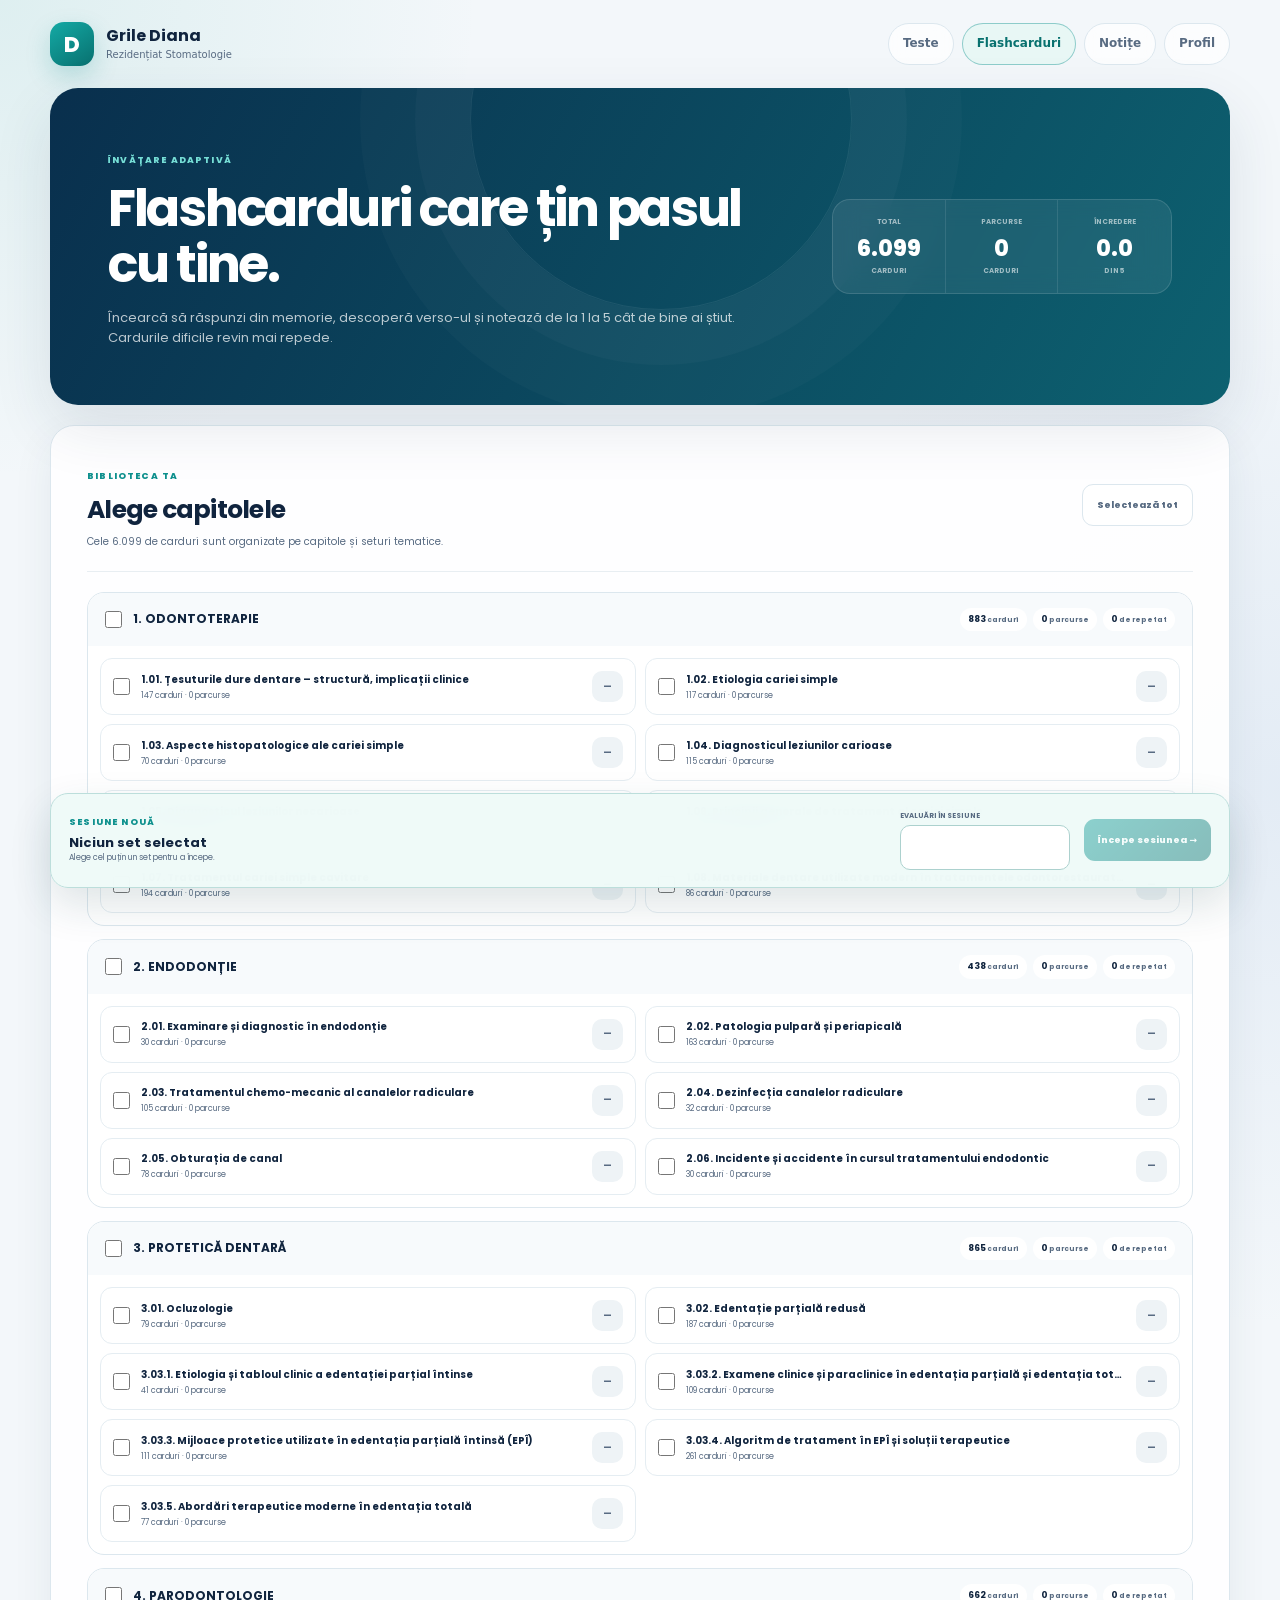
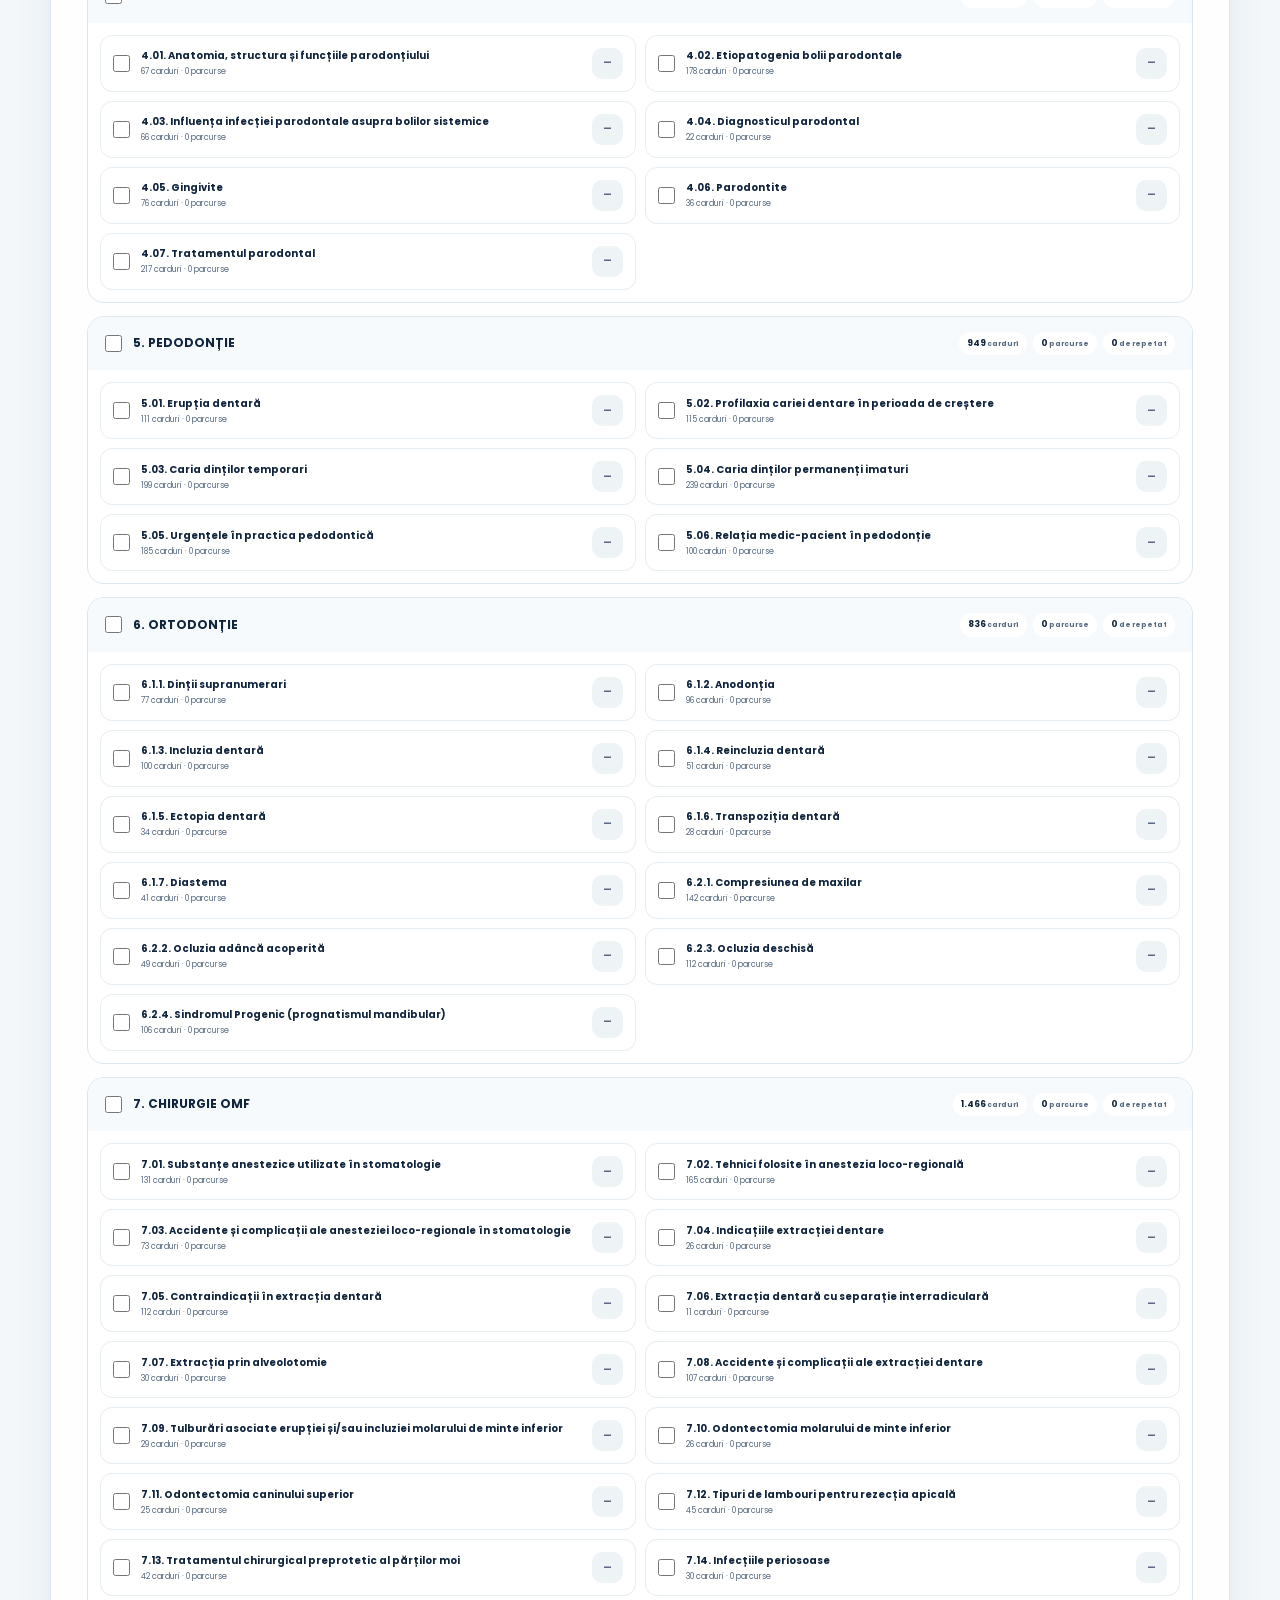
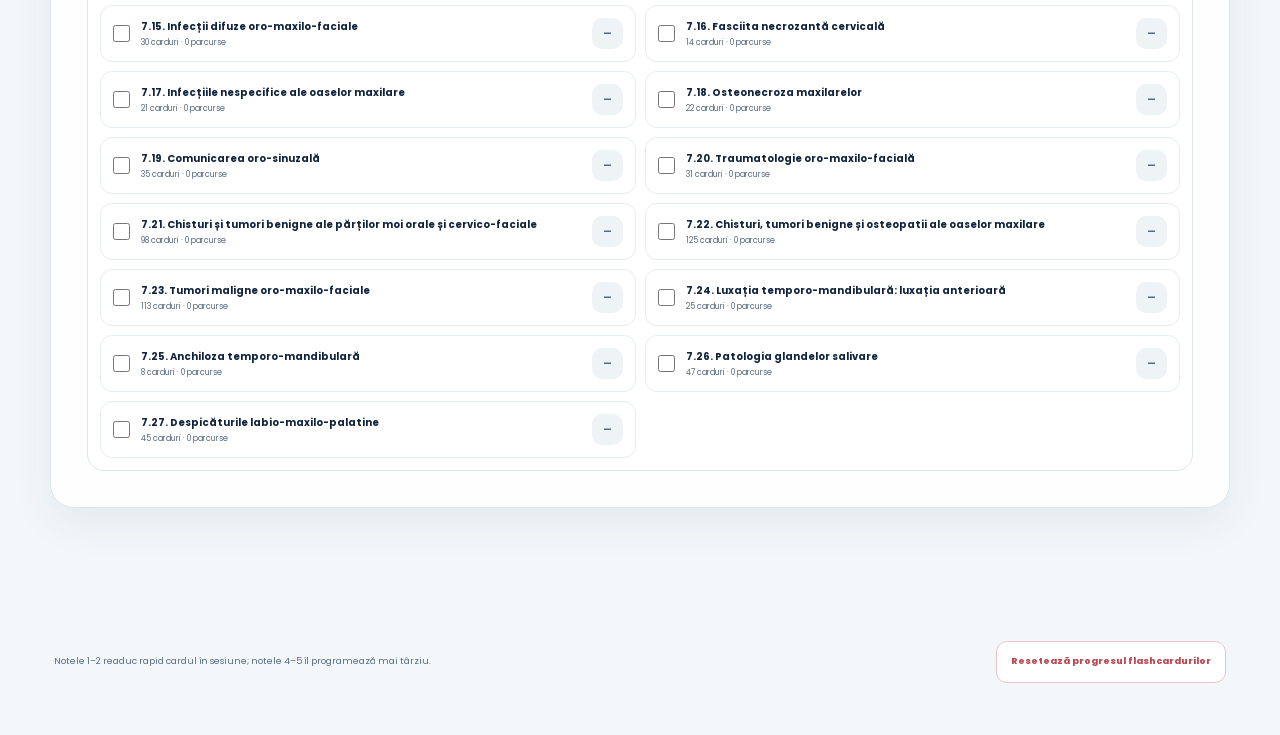
==== commit 17a5ae10: "Normalize shared header typography Set explicit line heights and letter spacing for logo, brand name" ====
--- a/flashcards.html
+++ b/flashcards.html
@@ -11,11 +11,11 @@
   <link href="https://fonts.googleapis.com/css2?family=Poppins:wght@400;500;600;700;800&display=swap" rel="stylesheet" />
   <link rel="stylesheet" href="flashcards.css" />
   <link rel="stylesheet" href="mobile.css" />
-  <link rel="stylesheet" href="site-header.css?v=3" />
+  <link rel="stylesheet" href="site-header.css?v=5" />
 </head>
 <body>
   <header class="app-header">
-    <a class="brand" href="selectare.html" aria-label="Grile Diana — pagina principală">
+    <a class="brand" href="selectare.html" aria-label="Grile Diana - pagina principală">
       <span class="brand-mark" aria-hidden="true">D</span>
       <span class="brand-copy">
         <strong>Grile Diana</strong>
--- a/site-header.css
+++ b/site-header.css
@@ -30,6 +30,8 @@
   color: #fff;
   font-size: 21px;
   font-weight: 800;
+  line-height: 1;
+  letter-spacing: normal;
 }
 
 header.app-header .brand-copy {
@@ -41,6 +43,9 @@
 
 header.app-header .brand-copy strong {
   font-size: 16px;
+  font-weight: 700;
+  line-height: 1.25;
+  letter-spacing: normal;
 }
 
 header.app-header .brand-copy small {
@@ -49,6 +54,8 @@
   color: var(--ink-soft);
   font-size: 10px;
   font-weight: 500;
+  line-height: 1.25;
+  letter-spacing: normal;
 }
 
 header.app-header .header-links {
@@ -74,6 +81,7 @@
   font-size: 12px;
   font-weight: 600;
   line-height: 1.3;
+  letter-spacing: normal;
   text-align: center;
   text-decoration: none;
   backdrop-filter: blur(10px);
